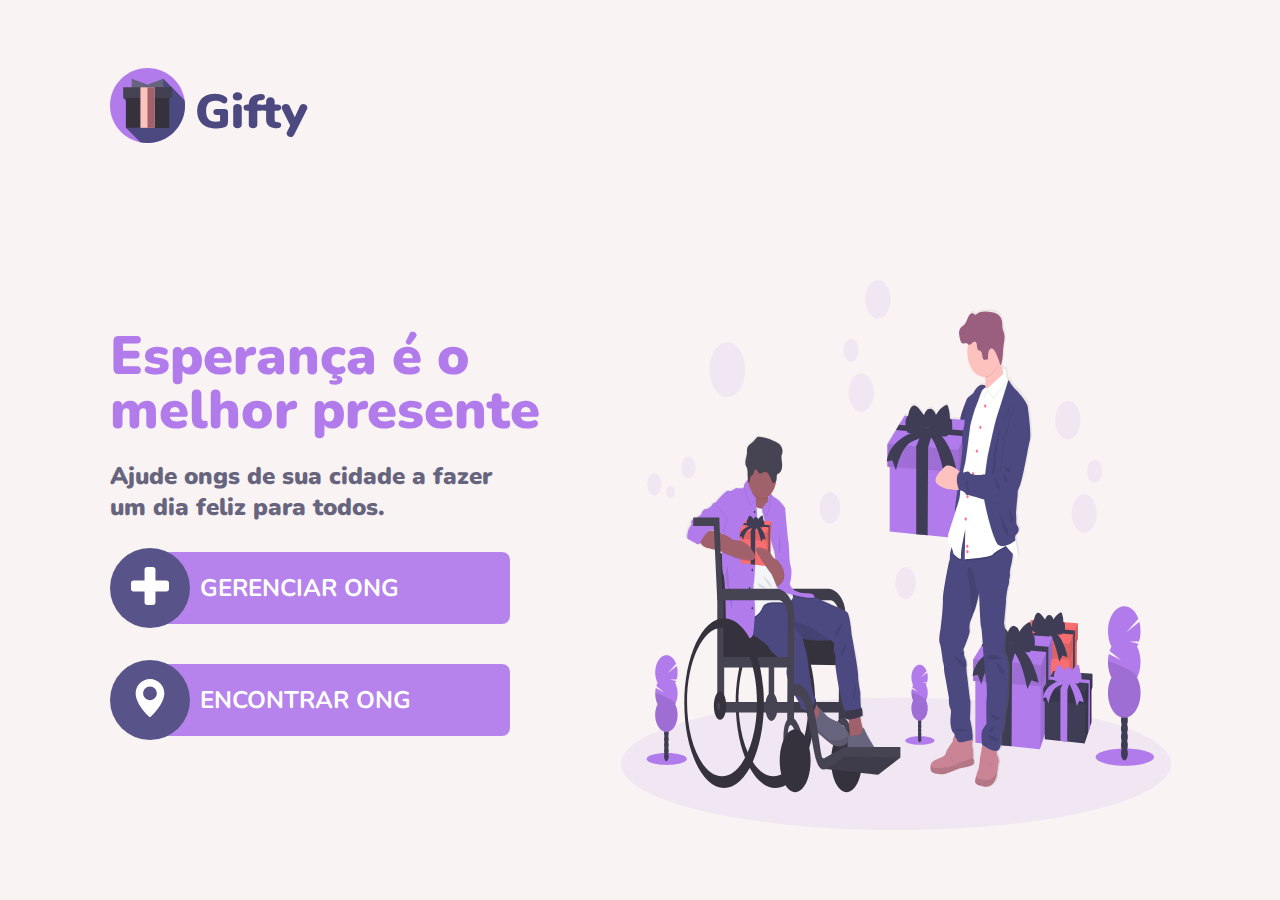
==== index.html @ a3c058fb "Página acess completa e responsiva" ====
<!DOCTYPE html>
<html lang="pt-br">
<head>
    <meta charset="UTF-8">
    <meta name="viewport" content="width=device-width, initial-scale=1.0">
    <link rel="stylesheet" href="/public/css/main.css">
    <link rel="stylesheet" href="/public/css/landing-page.css">
    <link rel="stylesheet" href="/public/css/responsive.css">
    <title>Gifty | OneUx</title>
</head>
<body>
    <article class="c-box">
          <header class="c-header">
            <img class="c-header__logo" id="logo"  src="/public/images/logo.svg" alt="Logomarca do Gifty" />
          </header>
  
          <main class="c-content">
            <h1 class="c-content__title">Esperança é o melhor presente</h1>
  
            <section class="c-content__container">
              <p class="c-content__text u-animate-up">Ajude ongs de sua cidade a fazer um dia feliz para todos.</p>
              <div class="c-content__buttons">
                <a class="c-content__link" href="#" title="Adicionar Ongs">
                  <p class="c-content__text-link">Gerenciar Ong</p>
                </a>
                <a class="c-content__link" href="#" title="Encontrar Ongs">
                <p class="c-content__text-link">Encontrar Ong</p>
                </a>
                
              </div>
            </section>
          </main>
      </article>
</body>
</html>
---- public/css/main.css ----
@import url('https://fonts.googleapis.com/css2?family=Nunito:wght@400;600;800&display=swap');
*{
    margin: 0;
    padding: 0;
    box-sizing: border-box;
}

body{
    background: #F9F3F3;
    -webkit-font-smoothing: antialiased;
}

body, input, button, textarea{
    font: 400 1.8rem/1 'Nunito', sans-serif;
}

a{
    text-decoration: none;
}
---- public/css/landing-page.css ----
body{
    height: 100vh;
    background-image: url('../images/landing.svg');
    background-repeat: no-repeat;
    background-position: clamp(85%, 46vw, 55vw ) 80%;
}

.c-box{
    width: 90%;
    max-width: 1100px;
    margin: 0 auto;
    height: 100%;
    display: flex;
    flex-direction: column;
}

.c-header{
    margin-top: 48px;
    display: flex;
    align-items: center;
    justify-content: flex-start;
    padding: 20px;
}

.c-content{
    max-width: 560px;
    flex: 1;
    display: flex;
    flex-direction: column;
    justify-content: center;
    padding: 20px;
}

.c-content__title{
    font-size: 3.375rem;
    font-weight: 900;
    line-height: 1;
    color:#B17BEC ;
}

.c-content__text{
    max-width: 400px;
   color: #67647E;
   font-weight: 900;
   font-size: 1.5rem;
   line-height: 1.3;
   margin: 1.5rem 0;
}
.c-content__buttons{
    display: flex;
    flex-direction: column;
    align-items: flex-start;
    padding: 5px 0px 0px 30px;
}
.c-content__link{
    width: 100%;
    max-width: 360px;
    height: 72px;
    border-radius: 1rem 0.5rem 0.5rem 1rem;
    display: flex;
    align-items: center;
    justify-content: flex-start;
    background-color: #B17BEC;
    transition: 400ms;
    text-transform: uppercase;
    font-size: 1.5rem;
    font-weight: bold;
    position: relative;
    color: #fff;
    opacity: 0.93;
    margin: 0 10px;
}
.c-content__link:hover{
    opacity: 1;
}

.c-content__link + .c-content__link{
    margin-top: 2.5rem;
}


.c-content__link::before{
    content:url('../images/addOrgs.svg');
    width: 60px;
    height: 60px;
    border-radius: 50%;
    position: relative;
    left: 0px;
    top: 55%;
    background: #4c4981;
    padding: 10px;
    display: flex;
    align-items: center;
    justify-content: center;
    transform: translate(-50%, -50%);
    opacity: 1;

}

.c-content__link:last-child:before{
    content: url('../images/localmark.svg');
    width: 60px;
    height: 60px;
    border-radius: 50%;
    position: relative;
    left: 0px;
    top: 55%;
    background: #4c4981;
    padding: 10px;
    transform: translate(-50%, -50%)
}
.c-content__text-link{
    margin-left: -30px ;
}
@media (max-width:1023px) {
    body{
        background-image: none;
    }
    .c-header{
        justify-content: center;
        flex: 0;
        margin-top: 30px;

    }
    .c-content{
        margin: 20% auto;
        flex: 0;
    }
    .c-content__title{
        text-align: center ;
        margin: 10px auto;
        font-size: 2.5rem;
    }
    .c-content__container{
        margin: 0 auto;
    }
    .c-content__text{
       text-align: justify;
    }
    .c-content__buttons{
        padding: ;
    }
    .c-content__link{
        font-size: 1.25rem;
    }
    .c-content__text-link{
        margin-left: 0px ;
    }
}
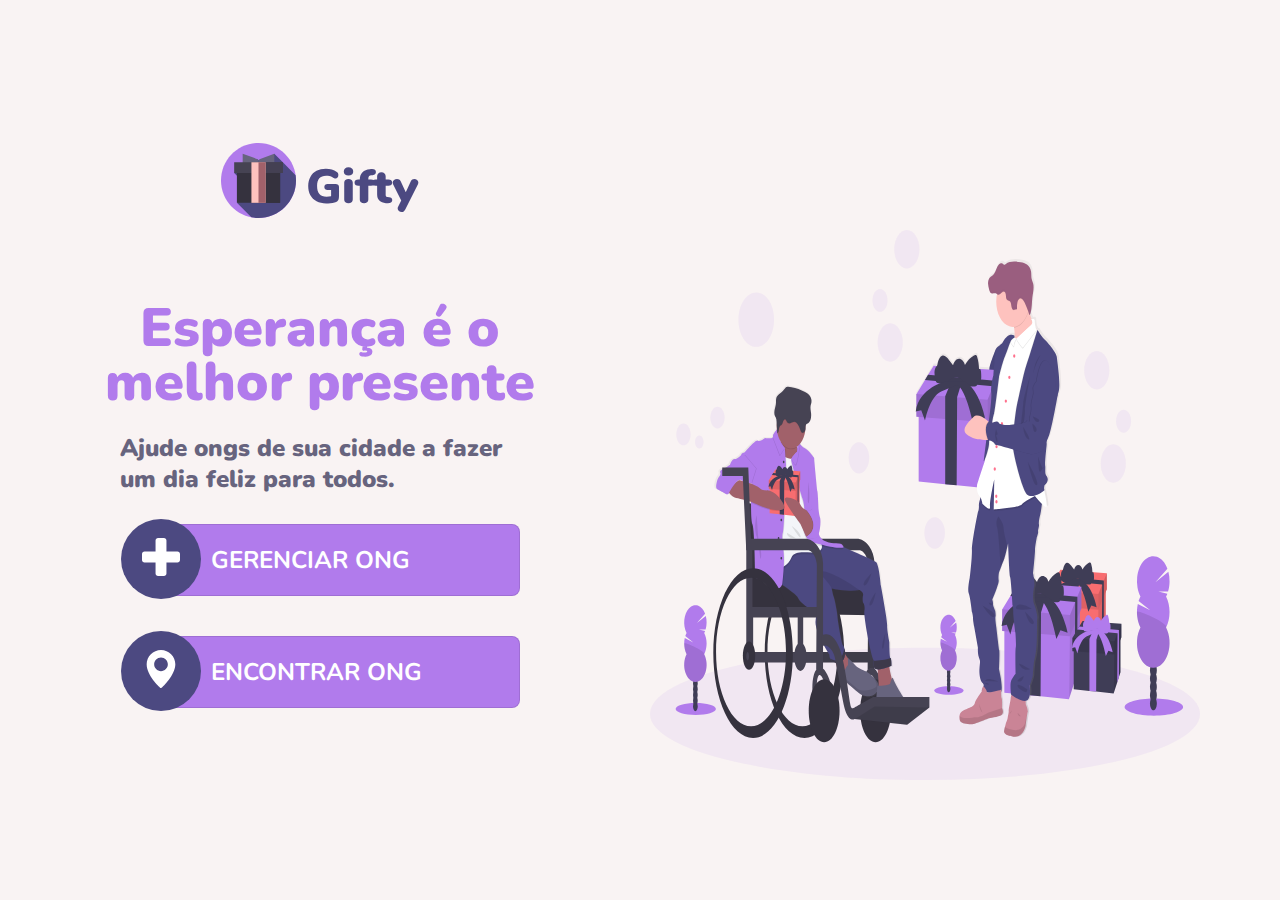
==== commit b084225d: "update no front-end, 7 paginas completas e responsivas" ====
--- a/index.html
+++ b/index.html
@@ -13,17 +13,19 @@
           <header class="c-header">
             <img class="c-header__logo" id="logo"  src="/public/images/logo.svg" alt="Logomarca do Gifty" />
           </header>
-  
+          <div class="c-image">
+            <img class="c-image__img" src="../public/images/landing.svg" alt="Imagem do Gifty">
+        </div>
           <main class="c-content">
             <h1 class="c-content__title">Esperança é o melhor presente</h1>
   
             <section class="c-content__container">
-              <p class="c-content__text u-animate-up">Ajude ongs de sua cidade a fazer um dia feliz para todos.</p>
+              <p class="c-content__text">Ajude ongs de sua cidade a fazer um dia feliz para todos.</p>
               <div class="c-content__buttons">
-                <a class="c-content__link" href="#" title="Adicionar Ongs">
+                <a class="c-content__link u-button" href="#" title="Adicionar Ongs">
                   <p class="c-content__text-link">Gerenciar Ong</p>
                 </a>
-                <a class="c-content__link" href="#" title="Encontrar Ongs">
+                <a class="c-content__link u-button" href="#" title="Encontrar Ongs">
                 <p class="c-content__text-link">Encontrar Ong</p>
                 </a>
                 
--- a/public/css/main.css
+++ b/public/css/main.css
@@ -17,3 +17,40 @@
 a{
     text-decoration: none;
 }
+input, textarea, .u-button{
+    border: 1px solid rgba(0,0,0,.1);
+    transition: 200ms ease-in;
+}
+input:hover, 
+textarea:hover{
+    border: 1px solid #b1b1b1;
+}
+input:focus,
+textarea:focus{
+    outline: transparent;
+    border: 1px solid #666565;
+}
+input:valid {
+    border: 1px solid #0bf580;
+}
+textarea:valid{
+    border: 1px solid #0bf580;
+}
+
+.u-button:hover{
+    border: 1px solid #4c4981;
+}
+.-button:focus{
+    outline: transparent;
+    border: 1px solid #4c4981;
+}
+.u-close{
+    padding: 10px;
+    font-size: 2rem;
+    font-weight: 700;
+    color: #2d2d2d;
+    transition: 300ms ease-in-out;
+}
+.u-close:hover{
+    text-decoration: underline;
+}--- a/public/css/landing-page.css
+++ b/public/css/landing-page.css
@@ -1,33 +1,46 @@
 body{
     height: 100vh;
-    background-image: url('../images/landing.svg');
-    background-repeat: no-repeat;
-    background-position: clamp(85%, 46vw, 55vw ) 80%;
+    display: grid;
+    align-content: center;
 }
-
+img{
+    display: block;
+    max-width: 100%;
+    width:
+}
 .c-box{
-    width: 90%;
-    max-width: 1100px;
-    margin: 0 auto;
-    height: 100%;
-    display: flex;
-    flex-direction: column;
+    display: grid;
+    grid-template-columns: 1fr 1fr;
+    grid-template-areas: 
+    "header  ."
+    "content image"
+    ;
 }
-
 .c-header{
-    margin-top: 48px;
-    display: flex;
+    grid-area: header ;
+    display: grid;
     align-items: center;
-    justify-content: flex-start;
-    padding: 20px;
+    justify-content:center;
+    margin-top: 2rem;
+}
+.c-image{
+    display: grid;
+    grid-area: image ;
+    align-items: flex-end;
+}
+.c-image__img{
+    min-width: 450px;
+    padding: 10px;
 }
 
 .c-content{
+    grid-area: content ;
     max-width: 560px;
-    flex: 1;
+    margin: 0 auto;
     display: flex;
     flex-direction: column;
     justify-content: center;
+    align-items: center;
     padding: 20px;
 }
 
@@ -36,6 +49,7 @@
     font-weight: 900;
     line-height: 1;
     color:#B17BEC ;
+    text-align: center;
 }
 
 .c-content__text{
@@ -67,11 +81,7 @@
     font-weight: bold;
     position: relative;
     color: #fff;
-    opacity: 0.93;
     margin: 0 10px;
-}
-.c-content__link:hover{
-    opacity: 1;
 }
 
 .c-content__link + .c-content__link{
@@ -93,7 +103,7 @@
     align-items: center;
     justify-content: center;
     transform: translate(-50%, -50%);
-    opacity: 1;
+    : 1;
 
 }
 
@@ -112,38 +122,20 @@
 .c-content__text-link{
     margin-left: -30px ;
 }
-@media (max-width:1023px) {
-    body{
-        background-image: none;
-    }
-    .c-header{
-        justify-content: center;
-        flex: 0;
-        margin-top: 30px;
 
-    }
-    .c-content{
-        margin: 20% auto;
-        flex: 0;
-    }
-    .c-content__title{
-        text-align: center ;
-        margin: 10px auto;
-        font-size: 2.5rem;
-    }
-    .c-content__container{
-        margin: 0 auto;
+@media(max-width:900px){
+    .c-box{
+        display: grid;
+        grid-template-columns: 1fr;
+        grid-template-areas: 
+        "header "
+        "content"
+        ;
     }
     .c-content__text{
-       text-align: justify;
+        text-align:center;
     }
-    .c-content__buttons{
-        padding: ;
-    }
-    .c-content__link{
-        font-size: 1.25rem;
-    }
-    .c-content__text-link{
-        margin-left: 0px ;
+    .c-image__img, .c-image__span, .c-image__text{
+        display: none;
     }
 }